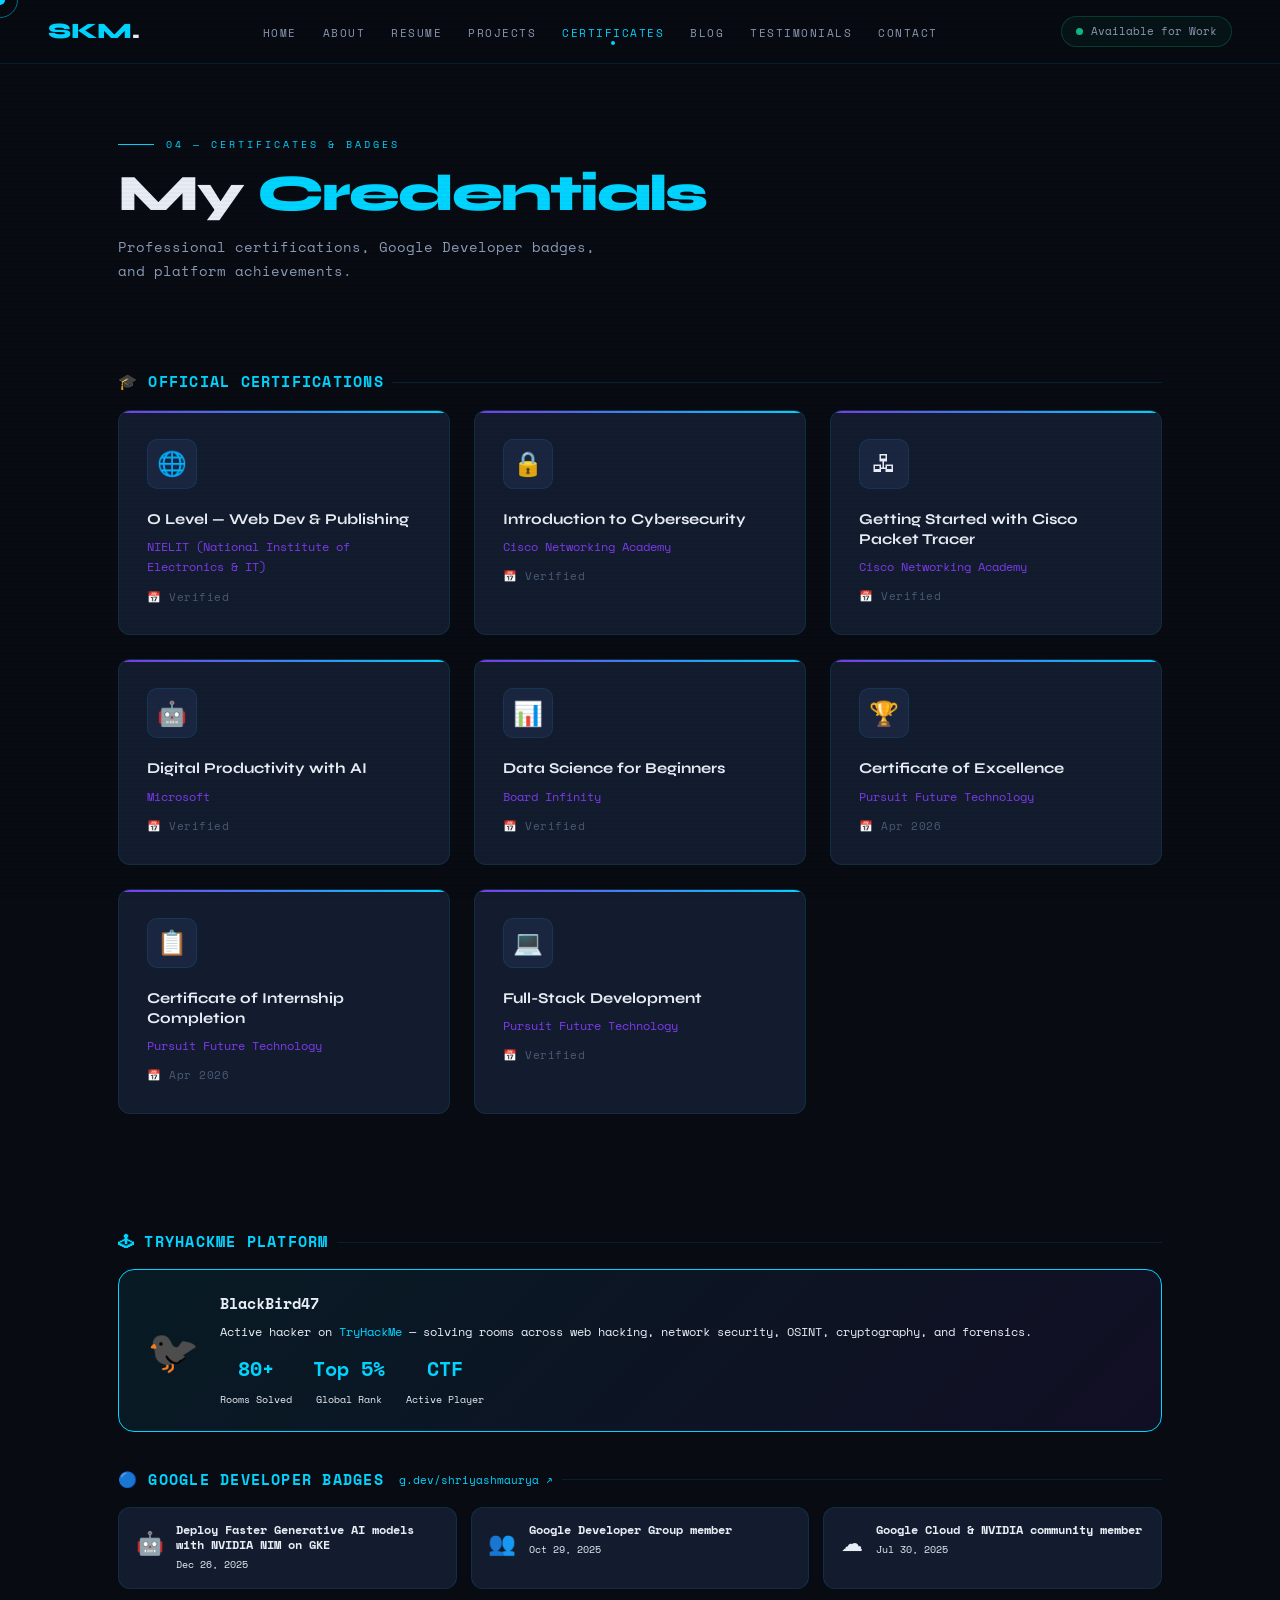
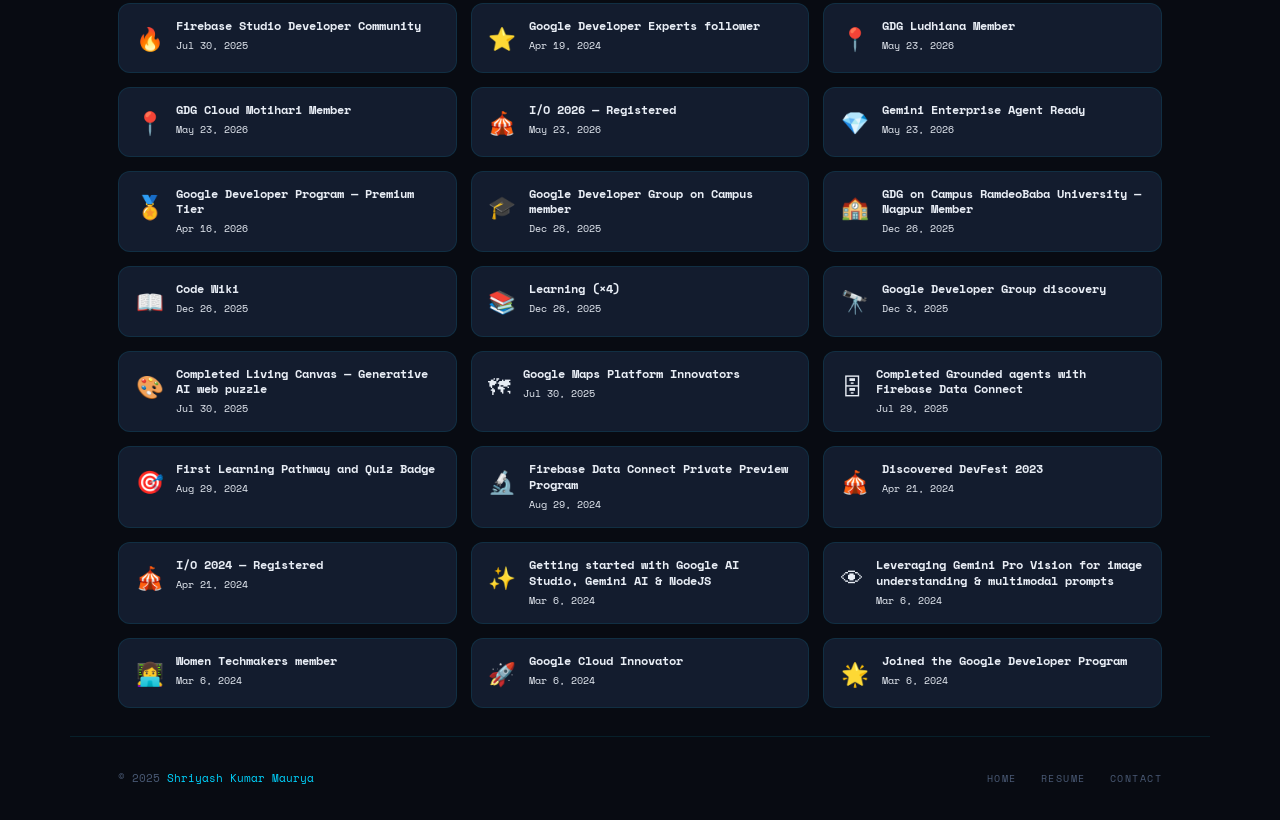
==== pages/certificates.html @ 65aac29c "Initial commit" ====
<!DOCTYPE html>
<html lang="en">
<head>
  <meta charset="UTF-8">
  <meta name="viewport" content="width=device-width, initial-scale=1.0">
  <title>Certificates — Shriyash Kumar Maurya</title>
  <link rel="stylesheet" href="../css/variables.css">
  <link rel="stylesheet" href="../css/layout.css">
  <link rel="stylesheet" href="../css/pages.css">
  <style>
    .certs-section-title {
      font-size: 1.1rem;
      font-weight: 700;
      color: var(--accent);
      margin: 2.5rem 0 1rem;
      letter-spacing: 0.08em;
      text-transform: uppercase;
      display: flex;
      align-items: center;
      gap: 0.6rem;
    }
    .certs-section-title::after {
      content: '';
      flex: 1;
      height: 1px;
      background: var(--border);
    }
    .badges-grid {
      display: grid;
      grid-template-columns: repeat(auto-fill, minmax(260px, 1fr));
      gap: 1rem;
      margin-bottom: 2rem;
    }
    .badge-card {
      background: var(--surface);
      border: 1px solid var(--border);
      border-radius: 12px;
      padding: 1rem 1.2rem;
      display: flex;
      align-items: flex-start;
      gap: 0.9rem;
      transition: border-color 0.2s, transform 0.2s;
    }
    .badge-card:hover { border-color: var(--accent); transform: translateY(-2px); }
    .badge-icon { font-size: 1.6rem; flex-shrink: 0; margin-top: 2px; }
    .badge-info { flex: 1; }
    .badge-name { font-size: 0.85rem; font-weight: 600; color: var(--text); line-height: 1.3; margin-bottom: 0.25rem; }
    .badge-date { font-size: 0.73rem; color: var(--muted); }
    .thm-banner {
      background: linear-gradient(135deg, rgba(0,212,255,0.08), rgba(124,58,237,0.08));
      border: 1px solid var(--accent);
      border-radius: 16px;
      padding: 1.5rem 2rem;
      display: flex;
      align-items: center;
      gap: 1.5rem;
      margin-bottom: 2rem;
      flex-wrap: wrap;
    }
    .thm-icon { font-size: 3rem; }
    .thm-info h3 { margin: 0 0 0.3rem; font-size: 1.1rem; }
    .thm-info p { margin: 0; font-size: 0.85rem; color: var(--muted); }
    .thm-info a { color: var(--accent); text-decoration: none; }
    .thm-info a:hover { text-decoration: underline; }
    .thm-stat { display: flex; gap: 1.5rem; margin-top: 0.75rem; flex-wrap: wrap; }
    .thm-stat-item { text-align: center; }
    .thm-stat-num { font-size: 1.4rem; font-weight: 800; color: var(--accent); display: block; }
    .thm-stat-lbl { font-size: 0.72rem; color: var(--muted); }
  </style>
</head>
<body data-page="certificates">

  <div id="cursor"></div>
  <div id="cursor-ring"></div>

  <nav class="navbar">
    <a class="nav-logo" href="../index.html">SKM<span>.</span></a>
    <ul class="nav-menu" id="nav-menu">
      <li><a href="../index.html"       data-page="home">Home</a></li>
      <li><a href="about.html"          data-page="about">About</a></li>
      <li><a href="resume.html"         data-page="resume">Resume</a></li>
      <li><a href="projects.html"       data-page="projects">Projects</a></li>
      <li><a href="certificates.html"   data-page="certificates">Certificates</a></li>
      <li><a href="blog.html"           data-page="blog">Blog</a></li>
      <li><a href="testimonials.html"   data-page="testimonials">Testimonials</a></li>
      <li><a href="contact.html"        data-page="contact">Contact</a></li>
    </ul>
    <div class="nav-right">
      <div class="nav-status"><div class="status-dot"></div>Available for Work</div>
      <button class="nav-hamburger" id="nav-toggle"><span></span><span></span><span></span></button>
    </div>
  </nav>

  <div class="page-wrapper">
    <div class="container">

      <div class="section-head reveal">
        <div class="section-eyebrow">04 — Certificates & Badges</div>
        <h1 class="section-title">My <em>Credentials</em></h1>
        <p class="section-sub">Professional certifications, Google Developer badges, and platform achievements.</p>
      </div>

      <!-- Official Certifications -->
      <div class="certs-section-title reveal">🎓 Official Certifications</div>
      <div class="certs-grid reveal">

        <div class="cert-card">
          <div class="cert-logo">🌐</div>
          <h3 class="cert-title">O Level — Web Dev & Publishing</h3>
          <div class="cert-issuer">NIELIT (National Institute of Electronics & IT)</div>
          <div class="cert-date">📅 Verified</div>
        </div>

        <div class="cert-card">
          <div class="cert-logo">🔒</div>
          <h3 class="cert-title">Introduction to Cybersecurity</h3>
          <div class="cert-issuer">Cisco Networking Academy</div>
          <div class="cert-date">📅 Verified</div>
        </div>

        <div class="cert-card">
          <div class="cert-logo">🖧</div>
          <h3 class="cert-title">Getting Started with Cisco Packet Tracer</h3>
          <div class="cert-issuer">Cisco Networking Academy</div>
          <div class="cert-date">📅 Verified</div>
        </div>

        <div class="cert-card">
          <div class="cert-logo">🤖</div>
          <h3 class="cert-title">Digital Productivity with AI</h3>
          <div class="cert-issuer">Microsoft</div>
          <div class="cert-date">📅 Verified</div>
        </div>

        <div class="cert-card">
          <div class="cert-logo">📊</div>
          <h3 class="cert-title">Data Science for Beginners</h3>
          <div class="cert-issuer">Board Infinity</div>
          <div class="cert-date">📅 Verified</div>
        </div>

        <div class="cert-card">
          <div class="cert-logo">🏆</div>
          <h3 class="cert-title">Certificate of Excellence</h3>
          <div class="cert-issuer">Pursuit Future Technology</div>
          <div class="cert-date">📅 Apr 2026</div>
        </div>

        <div class="cert-card">
          <div class="cert-logo">📋</div>
          <h3 class="cert-title">Certificate of Internship Completion</h3>
          <div class="cert-issuer">Pursuit Future Technology</div>
          <div class="cert-date">📅 Apr 2026</div>
        </div>

        <div class="cert-card">
          <div class="cert-logo">💻</div>
          <h3 class="cert-title">Full-Stack Development</h3>
          <div class="cert-issuer">Pursuit Future Technology</div>
          <div class="cert-date">📅 Verified</div>
        </div>

      </div>

      <!-- TryHackMe -->
      <div class="certs-section-title reveal">🕹 TryHackMe Platform</div>
      <div class="thm-banner reveal">
        <div class="thm-icon">🐦‍⬛</div>
        <div class="thm-info">
          <h3>BlackBird47</h3>
          <p>Active hacker on <a href="https://tryhackme.com/p/BlackBird47" target="_blank">TryHackMe</a> — solving rooms across web hacking, network security, OSINT, cryptography, and forensics.</p>
          <div class="thm-stat">
            <div class="thm-stat-item"><span class="thm-stat-num">80+</span><span class="thm-stat-lbl">Rooms Solved</span></div>
            <div class="thm-stat-item"><span class="thm-stat-num">Top 5%</span><span class="thm-stat-lbl">Global Rank</span></div>
            <div class="thm-stat-item"><span class="thm-stat-num">CTF</span><span class="thm-stat-lbl">Active Player</span></div>
          </div>
        </div>
      </div>

      <!-- Google Developer Badges -->
      <div class="certs-section-title reveal">🔵 Google Developer Badges
        <a href="https://g.dev/shriyashmaurya" target="_blank" style="font-size:0.8rem;font-weight:500;color:var(--accent);margin-left:0.5rem;text-transform:none;letter-spacing:0;">g.dev/shriyashmaurya ↗</a>
      </div>

      <div class="badges-grid reveal">

        <div class="badge-card">
          <div class="badge-icon">🤖</div>
          <div class="badge-info">
            <div class="badge-name">Deploy Faster Generative AI models with NVIDIA NIM on GKE</div>
            <div class="badge-date">Dec 26, 2025</div>
          </div>
        </div>

        <div class="badge-card">
          <div class="badge-icon">👥</div>
          <div class="badge-info">
            <div class="badge-name">Google Developer Group member</div>
            <div class="badge-date">Oct 29, 2025</div>
          </div>
        </div>

        <div class="badge-card">
          <div class="badge-icon">☁</div>
          <div class="badge-info">
            <div class="badge-name">Google Cloud & NVIDIA community member</div>
            <div class="badge-date">Jul 30, 2025</div>
          </div>
        </div>

        <div class="badge-card">
          <div class="badge-icon">🔥</div>
          <div class="badge-info">
            <div class="badge-name">Firebase Studio Developer Community</div>
            <div class="badge-date">Jul 30, 2025</div>
          </div>
        </div>

        <div class="badge-card">
          <div class="badge-icon">⭐</div>
          <div class="badge-info">
            <div class="badge-name">Google Developer Experts follower</div>
            <div class="badge-date">Apr 19, 2024</div>
          </div>
        </div>

        <div class="badge-card">
          <div class="badge-icon">📍</div>
          <div class="badge-info">
            <div class="badge-name">GDG Ludhiana Member</div>
            <div class="badge-date">May 23, 2026</div>
          </div>
        </div>

        <div class="badge-card">
          <div class="badge-icon">📍</div>
          <div class="badge-info">
            <div class="badge-name">GDG Cloud Motihari Member</div>
            <div class="badge-date">May 23, 2026</div>
          </div>
        </div>

        <div class="badge-card">
          <div class="badge-icon">🎪</div>
          <div class="badge-info">
            <div class="badge-name">I/O 2026 — Registered</div>
            <div class="badge-date">May 23, 2026</div>
          </div>
        </div>

        <div class="badge-card">
          <div class="badge-icon">💎</div>
          <div class="badge-info">
            <div class="badge-name">Gemini Enterprise Agent Ready</div>
            <div class="badge-date">May 23, 2026</div>
          </div>
        </div>

        <div class="badge-card">
          <div class="badge-icon">🏅</div>
          <div class="badge-info">
            <div class="badge-name">Google Developer Program — Premium Tier</div>
            <div class="badge-date">Apr 16, 2026</div>
          </div>
        </div>

        <div class="badge-card">
          <div class="badge-icon">🎓</div>
          <div class="badge-info">
            <div class="badge-name">Google Developer Group on Campus member</div>
            <div class="badge-date">Dec 26, 2025</div>
          </div>
        </div>

        <div class="badge-card">
          <div class="badge-icon">🏫</div>
          <div class="badge-info">
            <div class="badge-name">GDG on Campus RamdeoBaba University — Nagpur Member</div>
            <div class="badge-date">Dec 26, 2025</div>
          </div>
        </div>

        <div class="badge-card">
          <div class="badge-icon">📖</div>
          <div class="badge-info">
            <div class="badge-name">Code Wiki</div>
            <div class="badge-date">Dec 26, 2025</div>
          </div>
        </div>

        <div class="badge-card">
          <div class="badge-icon">📚</div>
          <div class="badge-info">
            <div class="badge-name">Learning (×4)</div>
            <div class="badge-date">Dec 26, 2025</div>
          </div>
        </div>

        <div class="badge-card">
          <div class="badge-icon">🔭</div>
          <div class="badge-info">
            <div class="badge-name">Google Developer Group discovery</div>
            <div class="badge-date">Dec 3, 2025</div>
          </div>
        </div>

        <div class="badge-card">
          <div class="badge-icon">🎨</div>
          <div class="badge-info">
            <div class="badge-name">Completed Living Canvas — Generative AI web puzzle</div>
            <div class="badge-date">Jul 30, 2025</div>
          </div>
        </div>

        <div class="badge-card">
          <div class="badge-icon">🗺</div>
          <div class="badge-info">
            <div class="badge-name">Google Maps Platform Innovators</div>
            <div class="badge-date">Jul 30, 2025</div>
          </div>
        </div>

        <div class="badge-card">
          <div class="badge-icon">🗄</div>
          <div class="badge-info">
            <div class="badge-name">Completed Grounded agents with Firebase Data Connect</div>
            <div class="badge-date">Jul 29, 2025</div>
          </div>
        </div>

        <div class="badge-card">
          <div class="badge-icon">🎯</div>
          <div class="badge-info">
            <div class="badge-name">First Learning Pathway and Quiz Badge</div>
            <div class="badge-date">Aug 29, 2024</div>
          </div>
        </div>

        <div class="badge-card">
          <div class="badge-icon">🔬</div>
          <div class="badge-info">
            <div class="badge-name">Firebase Data Connect Private Preview Program</div>
            <div class="badge-date">Aug 29, 2024</div>
          </div>
        </div>

        <div class="badge-card">
          <div class="badge-icon">🎪</div>
          <div class="badge-info">
            <div class="badge-name">Discovered DevFest 2023</div>
            <div class="badge-date">Apr 21, 2024</div>
          </div>
        </div>

        <div class="badge-card">
          <div class="badge-icon">🎪</div>
          <div class="badge-info">
            <div class="badge-name">I/O 2024 — Registered</div>
            <div class="badge-date">Apr 21, 2024</div>
          </div>
        </div>

        <div class="badge-card">
          <div class="badge-icon">✨</div>
          <div class="badge-info">
            <div class="badge-name">Getting started with Google AI Studio, Gemini AI & NodeJS</div>
            <div class="badge-date">Mar 6, 2024</div>
          </div>
        </div>

        <div class="badge-card">
          <div class="badge-icon">👁</div>
          <div class="badge-info">
            <div class="badge-name">Leveraging Gemini Pro Vision for image understanding & multimodal prompts</div>
            <div class="badge-date">Mar 6, 2024</div>
          </div>
        </div>

        <div class="badge-card">
          <div class="badge-icon">👩‍💻</div>
          <div class="badge-info">
            <div class="badge-name">Women Techmakers member</div>
            <div class="badge-date">Mar 6, 2024</div>
          </div>
        </div>

        <div class="badge-card">
          <div class="badge-icon">🚀</div>
          <div class="badge-info">
            <div class="badge-name">Google Cloud Innovator</div>
            <div class="badge-date">Mar 6, 2024</div>
          </div>
        </div>

        <div class="badge-card">
          <div class="badge-icon">🌟</div>
          <div class="badge-info">
            <div class="badge-name">Joined the Google Developer Program</div>
            <div class="badge-date">Mar 6, 2024</div>
          </div>
        </div>

      </div>

    </div>

    <footer class="site-footer">
      <p class="footer-copy">© 2025 <strong>Shriyash Kumar Maurya</strong></p>
      <nav class="footer-nav">
        <a href="../index.html">Home</a>
        <a href="resume.html">Resume</a>
        <a href="contact.html">Contact</a>
      </nav>
    </footer>
  </div>

  <div id="toast"></div>
  <script src="../js/main.js"></script>
</body>
</html>
---- css/variables.css ----
/* ========================================
   VARIABLES.CSS — Design Tokens & Root
   Shriyash Kumar Maurya Portfolio
   ======================================== */

@import url('https://fonts.googleapis.com/css2?family=Space+Mono:ital,wght@0,400;0,700;1,400&family=Syne:wght@400;600;700;800&display=swap');

:root {
  /* Colors */
  --bg:        #080b12;
  --bg2:       #0d1220;
  --bg3:       #111827;
  --surface:   #131c2e;
  --surface2:  #1a2540;
  --surface3:  #212f4a;

  --accent:    #00d4ff;
  --accent2:   #7c3aed;
  --accent3:   #10b981;
  --accent4:   #f59e0b;
  --danger:    #ff6b6b;

  --text:      #e8edf5;
  --text2:     #8a9ab5;
  --text3:     #4a5a75;
  --text4:     #2a3a55;

  --border:    rgba(0, 212, 255, 0.10);
  --border2:   rgba(0, 212, 255, 0.22);
  --border3:   rgba(0, 212, 255, 0.40);

  --glow-sm:   0 0 20px rgba(0,212,255,0.10);
  --glow:      0 0 40px rgba(0,212,255,0.15);
  --glow-lg:   0 0 80px rgba(0,212,255,0.20);

  /* Typography */
  --font-head: 'Syne', sans-serif;
  --font-mono: 'Space Mono', monospace;

  /* Spacing */
  --nav-h:   64px;
  --radius:  8px;
  --radius2: 12px;

  /* Transitions */
  --t-fast:  0.15s ease;
  --t-med:   0.25s ease;
  --t-slow:  0.5s ease;
}

*, *::before, *::after {
  margin: 0;
  padding: 0;
  box-sizing: border-box;
}

html {
  scroll-behavior: smooth;
  font-size: 14px;
}

body {
  background: var(--bg);
  color: var(--text);
  font-family: var(--font-mono);
  line-height: 1.7;
  overflow-x: hidden;
  cursor: none;
  min-height: 100vh;
}

/* Scanline overlay */
body::after {
  content: '';
  position: fixed;
  inset: 0;
  background: repeating-linear-gradient(
    0deg,
    transparent, transparent 2px,
    rgba(0,0,0,0.025) 2px, rgba(0,0,0,0.025) 4px
  );
  pointer-events: none;
  z-index: 9990;
}

a { text-decoration: none; color: inherit; }
ul, ol { list-style: none; }
button { font-family: var(--font-mono); cursor: none; }
img { max-width: 100%; display: block; }
input, textarea, select { font-family: var(--font-mono); }

::selection {
  background: rgba(0, 212, 255, 0.25);
  color: var(--accent);
}

::-webkit-scrollbar { width: 5px; }
::-webkit-scrollbar-track { background: var(--bg); }
::-webkit-scrollbar-thumb { background: var(--surface2); border-radius: 4px; }
::-webkit-scrollbar-thumb:hover { background: var(--border2); }
---- css/layout.css ----
/* ========================================
   LAYOUT.CSS — Nav, Footer, Shared Layout
   ======================================== */

/* ---- Custom Cursor ---- */
#cursor {
  width: 10px;
  height: 10px;
  background: var(--accent);
  border-radius: 50%;
  position: fixed;
  top: 0; left: 0;
  pointer-events: none;
  z-index: 9999;
  transform: translate(-50%, -50%);
}

#cursor-ring {
  width: 36px;
  height: 36px;
  border: 1.5px solid rgba(0, 212, 255, 0.5);
  border-radius: 50%;
  position: fixed;
  top: 0; left: 0;
  pointer-events: none;
  z-index: 9998;
  transform: translate(-50%, -50%);
  transition: width 0.2s, height 0.2s, border-color 0.2s;
}

#cursor-ring.hover {
  width: 52px;
  height: 52px;
  border-color: var(--accent);
}

/* ---- Navigation ---- */
.navbar {
  position: fixed;
  top: 0; left: 0; right: 0;
  z-index: 500;
  height: var(--nav-h);
  background: rgba(8, 11, 18, 0.88);
  backdrop-filter: blur(24px);
  border-bottom: 1px solid var(--border);
  display: flex;
  align-items: center;
  justify-content: space-between;
  padding: 0 48px;
}

.nav-logo {
  font-family: var(--font-head);
  font-size: 22px;
  font-weight: 800;
  letter-spacing: -0.5px;
  color: var(--accent);
}
.nav-logo span { color: var(--text); }

.nav-menu {
  display: flex;
  align-items: center;
  gap: 2px;
}

.nav-menu a {
  font-size: 11px;
  letter-spacing: 1.5px;
  text-transform: uppercase;
  color: var(--text2);
  padding: 8px 12px;
  border-radius: var(--radius);
  transition: color var(--t-fast), background var(--t-fast);
  position: relative;
  white-space: nowrap;
}
.nav-menu a:hover { color: var(--accent); background: rgba(0,212,255,0.06); }
.nav-menu a.active { color: var(--accent); }
.nav-menu a.active::after {
  content: '';
  position: absolute;
  bottom: 4px; left: 50%;
  transform: translateX(-50%);
  width: 4px; height: 4px;
  border-radius: 50%;
  background: var(--accent);
}

.nav-right {
  display: flex;
  align-items: center;
  gap: 16px;
}

.nav-status {
  display: flex;
  align-items: center;
  gap: 8px;
  font-size: 11px;
  color: var(--text2);
  border: 1px solid rgba(16,185,129,0.25);
  padding: 5px 14px;
  border-radius: 100px;
  background: rgba(16,185,129,0.05);
}

.status-dot {
  width: 7px; height: 7px;
  border-radius: 50%;
  background: var(--accent3);
  animation: statusPulse 2.2s infinite;
}

@keyframes statusPulse {
  0%, 100% { opacity: 1; box-shadow: 0 0 0 0 rgba(16,185,129,0.5); }
  50%       { opacity: 0.8; box-shadow: 0 0 0 5px rgba(16,185,129,0); }
}

.nav-hamburger {
  display: none;
  flex-direction: column;
  gap: 5px;
  cursor: none;
  padding: 6px;
}
.nav-hamburger span {
  display: block;
  width: 22px; height: 1.5px;
  background: var(--text2);
  transition: all var(--t-med);
}

/* ---- Page Wrapper ---- */
.page-wrapper {
  padding-top: var(--nav-h);
  min-height: 100vh;
  position: relative;
  z-index: 1;
}

/* ---- Container ---- */
.container {
  max-width: 1140px;
  margin: 0 auto;
  padding: 0 48px;
}

/* ---- Section Headers ---- */
.section-head {
  padding: 72px 0 52px;
}
.section-eyebrow {
  display: flex;
  align-items: center;
  gap: 12px;
  font-size: 10px;
  letter-spacing: 3px;
  text-transform: uppercase;
  color: var(--accent);
  margin-bottom: 14px;
}
.section-eyebrow::before {
  content: '';
  display: block;
  width: 36px; height: 1px;
  background: var(--accent);
}
.section-title {
  font-family: var(--font-head);
  font-size: clamp(34px, 4vw, 54px);
  font-weight: 800;
  letter-spacing: -2px;
  line-height: 1.05;
  color: var(--text);
}
.section-title em {
  font-style: normal;
  color: var(--accent);
}
.section-sub {
  margin-top: 14px;
  font-size: 14px;
  color: var(--text2);
  max-width: 480px;
}

/* ---- Buttons ---- */
.btn {
  display: inline-flex;
  align-items: center;
  gap: 8px;
  font-family: var(--font-mono);
  font-size: 11px;
  font-weight: 700;
  letter-spacing: 1.5px;
  text-transform: uppercase;
  padding: 13px 26px;
  border-radius: var(--radius);
  border: none;
  cursor: none;
  transition: all var(--t-med);
  white-space: nowrap;
}
.btn-primary {
  background: var(--accent);
  color: #000;
}
.btn-primary:hover {
  background: #33ddff;
  transform: translateY(-2px);
  box-shadow: 0 8px 28px rgba(0,212,255,0.30);
}
.btn-ghost {
  background: transparent;
  color: var(--text);
  border: 1px solid var(--border2);
}
.btn-ghost:hover {
  border-color: var(--accent);
  color: var(--accent);
  background: rgba(0,212,255,0.05);
}
.btn-danger {
  background: transparent;
  color: var(--danger);
  border: 1px solid rgba(255,107,107,0.3);
}
.btn-danger:hover { background: rgba(255,107,107,0.08); }

/* ---- Cards ---- */
.card {
  background: var(--surface);
  border: 1px solid var(--border);
  border-radius: var(--radius2);
  padding: 28px;
  transition: border-color var(--t-med), box-shadow var(--t-med), transform var(--t-med);
}
.card:hover {
  border-color: var(--border2);
  box-shadow: var(--glow-sm);
}
.card-lift:hover {
  transform: translateY(-4px);
  box-shadow: 0 20px 60px rgba(0,212,255,0.10);
}

/* ---- Form Elements ---- */
.form-group { margin-bottom: 18px; }
.form-group label {
  display: block;
  font-size: 10px;
  letter-spacing: 1.5px;
  text-transform: uppercase;
  color: var(--text3);
  margin-bottom: 7px;
}
.form-group input,
.form-group textarea,
.form-group select {
  width: 100%;
  background: var(--bg2);
  border: 1px solid var(--border);
  border-radius: var(--radius);
  padding: 10px 14px;
  color: var(--text);
  font-family: var(--font-mono);
  font-size: 13px;
  outline: none;
  transition: border-color var(--t-fast);
  resize: vertical;
}
.form-group input:focus,
.form-group textarea:focus,
.form-group select:focus { border-color: var(--accent); }
.form-group select option { background: var(--bg2); }
.form-row { display: grid; grid-template-columns: 1fr 1fr; gap: 18px; }

/* ---- Tags & Chips ---- */
.chip {
  display: inline-block;
  font-size: 10px;
  letter-spacing: 0.5px;
  padding: 4px 12px;
  border-radius: 4px;
  border: 1px solid var(--border);
  color: var(--text3);
  background: var(--surface2);
  transition: all var(--t-fast);
}
.chip:hover { border-color: var(--accent); color: var(--accent); }
.chip-purple { border-color: rgba(124,58,237,0.35); color: var(--accent2); background: rgba(124,58,237,0.06); }
.chip-red    { border-color: rgba(255,107,107,0.3); color: var(--danger); background: rgba(255,107,107,0.05); }
.chip-green  { border-color: rgba(16,185,129,0.3); color: var(--accent3); background: rgba(16,185,129,0.05); }
.chip-cyan   { border-color: var(--border2); color: var(--accent); background: rgba(0,212,255,0.05); }

/* ---- Notification Toast ---- */
#toast {
  position: fixed;
  bottom: 32px; right: 32px;
  background: var(--surface);
  border: 1px solid var(--accent3);
  border-radius: var(--radius2);
  padding: 14px 22px;
  font-size: 12px;
  color: var(--text);
  z-index: 9000;
  opacity: 0;
  transform: translateY(12px);
  pointer-events: none;
  transition: all 0.3s;
}
#toast.show { opacity: 1; transform: translateY(0); }
#toast::before { content: '✓  '; color: var(--accent3); }

/* ---- Scroll Reveal ---- */
.reveal {
  opacity: 0;
  transform: translateY(24px);
  transition: opacity 0.6s ease, transform 0.6s ease;
}
.reveal.delay-1 { transition-delay: 0.1s; }
.reveal.delay-2 { transition-delay: 0.2s; }
.reveal.delay-3 { transition-delay: 0.3s; }
.reveal.delay-4 { transition-delay: 0.4s; }
.reveal.visible { opacity: 1; transform: none; }

/* ---- Footer ---- */
.site-footer {
  border-top: 1px solid var(--border);
  padding: 32px 48px;
  display: flex;
  justify-content: space-between;
  align-items: center;
  max-width: 1140px;
  margin: 0 auto;
  position: relative;
  z-index: 1;
}
.footer-copy { font-size: 11px; color: var(--text3); }
.footer-copy strong { color: var(--accent); font-weight: 400; }
.footer-nav { display: flex; gap: 24px; }
.footer-nav a {
  font-size: 10px;
  letter-spacing: 1.5px;
  text-transform: uppercase;
  color: var(--text3);
  transition: color var(--t-fast);
}
.footer-nav a:hover { color: var(--accent); }

/* ---- Responsive ---- */
@media (max-width: 900px) {
  .navbar { padding: 0 24px; }
  .nav-menu { display: none; }
  .nav-menu.open {
    display: flex;
    flex-direction: column;
    position: fixed;
    top: var(--nav-h); left: 0; right: 0;
    background: var(--bg2);
    border-bottom: 1px solid var(--border);
    padding: 16px 24px;
    gap: 4px;
    z-index: 499;
  }
  .nav-hamburger { display: flex; }
  .container { padding: 0 24px; }
  .site-footer { padding: 24px; flex-direction: column; gap: 12px; }
  .form-row { grid-template-columns: 1fr; }
}
---- css/pages.css ----
/* ========================================
   PAGES.CSS — Resume, Projects, Certs,
               Blog, Testimonials, Contact
   ======================================== */

/* ==================
   RESUME PAGE
   ================== */

.resume-download-row {
  margin-bottom: 48px;
  display: flex;
  align-items: center;
  gap: 16px;
}
.download-badge {
  font-size: 11px;
  color: var(--text3);
  padding: 6px 14px;
  border: 1px solid var(--border);
  border-radius: var(--radius);
}

.resume-cols {
  display: grid;
  grid-template-columns: 1fr 1fr;
  gap: 64px;
  padding-bottom: 80px;
}

.resume-section { margin-bottom: 52px; }

.rs-heading {
  font-family: var(--font-head);
  font-size: 12px;
  font-weight: 700;
  letter-spacing: 2.5px;
  text-transform: uppercase;
  color: var(--accent);
  display: flex;
  align-items: center;
  gap: 10px;
  padding-bottom: 14px;
  border-bottom: 1px solid var(--border);
  margin-bottom: 28px;
}
.rs-heading svg {
  width: 15px; height: 15px;
  stroke: var(--accent);
  fill: none;
  stroke-width: 2;
  flex-shrink: 0;
}

/* Timeline entries */
.entry {
  position: relative;
  padding: 0 0 32px 22px;
  border-left: 1px solid var(--border);
}
.entry:last-child { padding-bottom: 0; }
.entry::before {
  content: '';
  position: absolute;
  left: -4px; top: 5px;
  width: 8px; height: 8px;
  border-radius: 50%;
  background: var(--bg);
  border: 2px solid var(--accent);
  transition: background var(--t-fast);
}
.entry:hover::before { background: var(--accent); }

.entry-date  { font-size: 10px; color: var(--accent); letter-spacing: 1.5px; text-transform: uppercase; margin-bottom: 6px; }
.entry-title { font-family: var(--font-head); font-size: 17px; font-weight: 700; color: var(--text); margin-bottom: 4px; }
.entry-org   { font-size: 12px; color: var(--accent2); margin-bottom: 10px; }
.entry-desc  { font-size: 12px; color: var(--text2); line-height: 1.85; }
.entry-chips { display: flex; flex-wrap: wrap; gap: 6px; margin-top: 10px; }

/* Skill cloud */
.skill-cloud-group { margin-bottom: 22px; }
.skill-cloud-label {
  font-size: 10px;
  letter-spacing: 1.5px;
  text-transform: uppercase;
  color: var(--text3);
  margin-bottom: 10px;
}
.chip-cloud { display: flex; flex-wrap: wrap; gap: 7px; }

/* ==================
   PROJECTS PAGE
   ================== */

.projects-filter {
  display: flex;
  gap: 8px;
  flex-wrap: wrap;
  margin-bottom: 40px;
}
.filter-btn {
  font-family: var(--font-mono);
  font-size: 11px;
  letter-spacing: 1px;
  text-transform: uppercase;
  padding: 7px 16px;
  border-radius: var(--radius);
  border: 1px solid var(--border);
  background: transparent;
  color: var(--text3);
  cursor: none;
  transition: all var(--t-fast);
}
.filter-btn:hover,
.filter-btn.active {
  border-color: var(--accent);
  color: var(--accent);
  background: rgba(0,212,255,0.06);
}

.projects-grid {
  display: grid;
  grid-template-columns: repeat(auto-fill, minmax(320px, 1fr));
  gap: 24px;
  padding-bottom: 80px;
}

.project-card {
  background: var(--surface);
  border: 1px solid var(--border);
  border-radius: var(--radius2);
  overflow: hidden;
  position: relative;
  transition: all 0.3s;
  display: flex;
  flex-direction: column;
}
.project-card:hover {
  border-color: var(--border2);
  transform: translateY(-5px);
  box-shadow: 0 24px 64px rgba(0,212,255,0.09);
}

.project-card-top {
  padding: 26px 26px 0;
  display: flex;
  justify-content: space-between;
  align-items: flex-start;
}
.project-icon {
  width: 46px; height: 46px;
  border-radius: 10px;
  display: flex;
  align-items: center;
  justify-content: center;
  font-size: 24px;
  margin-bottom: 18px;
}
.project-links { display: flex; gap: 8px; }
.proj-link {
  width: 32px; height: 32px;
  display: flex; align-items: center; justify-content: center;
  border: 1px solid var(--border);
  border-radius: var(--radius);
  color: var(--text3);
  font-size: 13px;
  transition: all var(--t-fast);
}
.proj-link:hover { border-color: var(--accent); color: var(--accent); }

.project-card-body {
  padding: 0 26px 26px;
  flex: 1;
  display: flex;
  flex-direction: column;
}
.project-title {
  font-family: var(--font-head);
  font-size: 18px;
  font-weight: 700;
  color: var(--text);
  margin-bottom: 10px;
}
.project-desc {
  font-size: 13px;
  color: var(--text2);
  line-height: 1.85;
  flex: 1;
  margin-bottom: 18px;
}
.project-stack { display: flex; flex-wrap: wrap; gap: 6px; }

.featured-label {
  position: absolute;
  top: 0; right: 24px;
  font-size: 9px;
  letter-spacing: 1.5px;
  text-transform: uppercase;
  color: var(--accent);
  background: rgba(0,212,255,0.08);
  border: 1px solid var(--border2);
  border-top: none;
  padding: 5px 12px 6px;
  border-radius: 0 0 6px 6px;
}

/* ==================
   CERTIFICATES PAGE
   ================== */

.certs-grid {
  display: grid;
  grid-template-columns: repeat(auto-fill, minmax(270px, 1fr));
  gap: 24px;
  padding-bottom: 80px;
}

.cert-card {
  background: var(--surface);
  border: 1px solid var(--border);
  border-radius: var(--radius2);
  padding: 28px;
  position: relative;
  overflow: hidden;
  transition: all 0.3s;
}
.cert-card::before {
  content: '';
  position: absolute;
  top: 0; left: 0; right: 0;
  height: 2px;
  background: linear-gradient(90deg, var(--accent2), var(--accent));
}
.cert-card:hover {
  border-color: var(--border2);
  transform: translateY(-4px);
  box-shadow: 0 16px 48px rgba(0,212,255,0.08);
}

.cert-logo {
  width: 50px; height: 50px;
  border-radius: 10px;
  background: var(--surface2);
  border: 1px solid var(--border);
  display: flex; align-items: center; justify-content: center;
  font-size: 24px;
  margin-bottom: 20px;
}
.cert-title {
  font-family: var(--font-head);
  font-size: 15px;
  font-weight: 700;
  color: var(--text);
  margin-bottom: 8px;
  line-height: 1.35;
}
.cert-issuer { font-size: 12px; color: var(--accent2); margin-bottom: 10px; }
.cert-date   { font-size: 11px; color: var(--text3); letter-spacing: 0.5px; }
.cert-id {
  display: inline-block;
  margin-top: 16px;
  font-size: 10px;
  color: var(--accent);
  letter-spacing: 1px;
  padding: 4px 12px;
  border: 1px solid var(--border2);
  border-radius: 3px;
  background: rgba(0,212,255,0.04);
}

/* ==================
   BLOG PAGE
   ================== */

.blog-layout {
  display: grid;
  grid-template-columns: 1fr 360px;
  gap: 64px;
  padding-bottom: 80px;
  align-items: start;
}

.blog-list { display: flex; flex-direction: column; gap: 24px; }

.blog-card {
  background: var(--surface);
  border: 1px solid var(--border);
  border-radius: var(--radius2);
  padding: 28px;
  cursor: none;
  transition: all 0.25s;
}
.blog-card:hover {
  border-color: var(--border2);
  box-shadow: 0 12px 36px rgba(0,212,255,0.07);
}

.blog-meta {
  display: flex;
  align-items: center;
  gap: 12px;
  margin-bottom: 14px;
}
.blog-cat {
  font-size: 10px;
  letter-spacing: 1.2px;
  text-transform: uppercase;
  padding: 4px 12px;
  border-radius: 3px;
  border: 1px solid;
}
.blog-cat.security { color: var(--danger);  border-color: rgba(255,107,107,0.3); background: rgba(255,107,107,0.07); }
.blog-cat.dev      { color: var(--accent);  border-color: var(--border2);        background: rgba(0,212,255,0.06);   }
.blog-cat.tips     { color: var(--accent3); border-color: rgba(16,185,129,0.3);  background: rgba(16,185,129,0.06);  }

.blog-date  { font-size: 11px; color: var(--text3); margin-left: auto; }
.blog-title {
  font-family: var(--font-head);
  font-size: 18px;
  font-weight: 700;
  color: var(--text);
  margin-bottom: 10px;
  line-height: 1.3;
}
.blog-excerpt { font-size: 13px; color: var(--text2); line-height: 1.85; }
.read-link {
  display: inline-flex;
  align-items: center;
  gap: 6px;
  margin-top: 14px;
  font-size: 11px;
  letter-spacing: 1px;
  text-transform: uppercase;
  color: var(--accent);
}

/* Blog sidebar */
.blog-sidebar { display: flex; flex-direction: column; gap: 24px; position: sticky; top: calc(var(--nav-h) + 24px); }

.sidebar-panel {
  background: var(--surface);
  border: 1px solid var(--border2);
  border-radius: var(--radius2);
  padding: 26px;
}
.sidebar-panel h4 {
  font-size: 10px;
  letter-spacing: 2.5px;
  text-transform: uppercase;
  color: var(--accent);
  margin-bottom: 18px;
}

.blog-stats { display: flex; flex-direction: column; gap: 10px; }
.bstat {
  display: flex;
  justify-content: space-between;
  font-size: 12px;
  color: var(--text2);
  padding: 6px 0;
  border-bottom: 1px solid var(--border);
}
.bstat:last-child { border-bottom: none; }
.bstat-count { color: var(--accent); font-weight: 700; }

.sidebar-links { display: flex; flex-direction: column; gap: 10px; }
.sidebar-links a {
  font-size: 12px;
  color: var(--text2);
  transition: color var(--t-fast);
  padding: 6px 0;
  border-bottom: 1px solid var(--border);
  display: flex; align-items: center; gap: 10px;
}
.sidebar-links a:last-child { border-bottom: none; }
.sidebar-links a:hover { color: var(--accent); }

/* ==================
   TESTIMONIALS PAGE
   ================== */

.testimonials-grid {
  display: grid;
  grid-template-columns: repeat(auto-fill, minmax(300px, 1fr));
  gap: 24px;
  margin-bottom: 52px;
}

.t-card {
  background: var(--surface);
  border: 1px solid var(--border);
  border-radius: var(--radius2);
  padding: 28px;
  transition: all 0.25s;
  position: relative;
}
.t-card:hover { border-color: var(--border2); }

.quote-mark {
  font-family: var(--font-head);
  font-size: 64px;
  line-height: 0.7;
  color: var(--accent);
  opacity: 0.25;
  margin-bottom: 16px;
}
.t-text {
  font-size: 13px;
  color: var(--text2);
  line-height: 1.9;
  font-style: italic;
  margin-bottom: 24px;
}
.t-author {
  display: flex;
  align-items: center;
  gap: 12px;
  padding-top: 18px;
  border-top: 1px solid var(--border);
}
.t-avatar {
  width: 42px; height: 42px;
  border-radius: 50%;
  display: flex;
  align-items: center;
  justify-content: center;
  font-family: var(--font-head);
  font-size: 15px;
  font-weight: 800;
  color: #fff;
  flex-shrink: 0;
}
.t-name { font-size: 13px; font-weight: 700; color: var(--text); }
.t-role { font-size: 11px; color: var(--text3); margin-top: 2px; }

.add-t-form {
  background: var(--surface);
  border: 1px solid var(--border2);
  border-radius: var(--radius2);
  padding: 36px;
  margin-bottom: 80px;
}
.add-t-form h3 {
  font-family: var(--font-head);
  font-size: 18px;
  color: var(--text);
  margin-bottom: 28px;
}

/* ==================
   CONTACT PAGE
   ================== */

.contact-layout {
  display: grid;
  grid-template-columns: 1fr 1fr;
  gap: 80px;
  padding-bottom: 80px;
}

.contact-intro p {
  color: var(--text2);
  font-size: 14px;
  line-height: 1.95;
  margin-bottom: 24px;
}

.contact-links { margin-top: 36px; display: flex; flex-direction: column; gap: 14px; }
.clink {
  display: flex;
  align-items: center;
  gap: 16px;
  padding: 16px 20px;
  background: var(--surface);
  border: 1px solid var(--border);
  border-radius: var(--radius2);
  transition: all 0.25s;
}
.clink:hover { border-color: var(--accent); box-shadow: var(--glow-sm); }
.clink-icon {
  width: 42px; height: 42px;
  border-radius: 10px;
  display: flex;
  align-items: center;
  justify-content: center;
  font-size: 18px;
  flex-shrink: 0;
}
.clink-icon.email    { background: rgba(124,58,237,0.14); }
.clink-icon.github   { background: rgba(0,212,255,0.10); }
.clink-icon.linkedin { background: rgba(0,119,181,0.14); }
.clink-icon.phone    { background: rgba(16,185,129,0.12); }
.clink-label { font-size: 10px; letter-spacing: 1.5px; text-transform: uppercase; color: var(--text3); }
.clink-value { font-size: 13px; color: var(--text); }

.contact-form-card {
  background: var(--surface);
  border: 1px solid var(--border);
  border-radius: var(--radius2);
  padding: 36px;
}
.contact-form-card h3 {
  font-family: var(--font-head);
  font-size: 20px;
  color: var(--text);
  margin-bottom: 30px;
}
.btn-send {
  width: 100%;
  padding: 14px;
  background: var(--accent);
  color: #000;
  border: none;
  border-radius: var(--radius);
  cursor: none;
  font-family: var(--font-mono);
  font-size: 12px;
  font-weight: 700;
  letter-spacing: 2px;
  text-transform: uppercase;
  transition: all var(--t-med);
  margin-top: 4px;
}
.btn-send:hover { background: #33ddff; transform: translateY(-1px); box-shadow: 0 8px 24px rgba(0,212,255,0.25); }

/* ---- Responsive ---- */
@media (max-width: 900px) {
  .resume-cols    { grid-template-columns: 1fr; gap: 0; }
  .blog-layout    { grid-template-columns: 1fr; }
  .blog-sidebar   { position: static; }
  .contact-layout { grid-template-columns: 1fr; gap: 40px; }
}
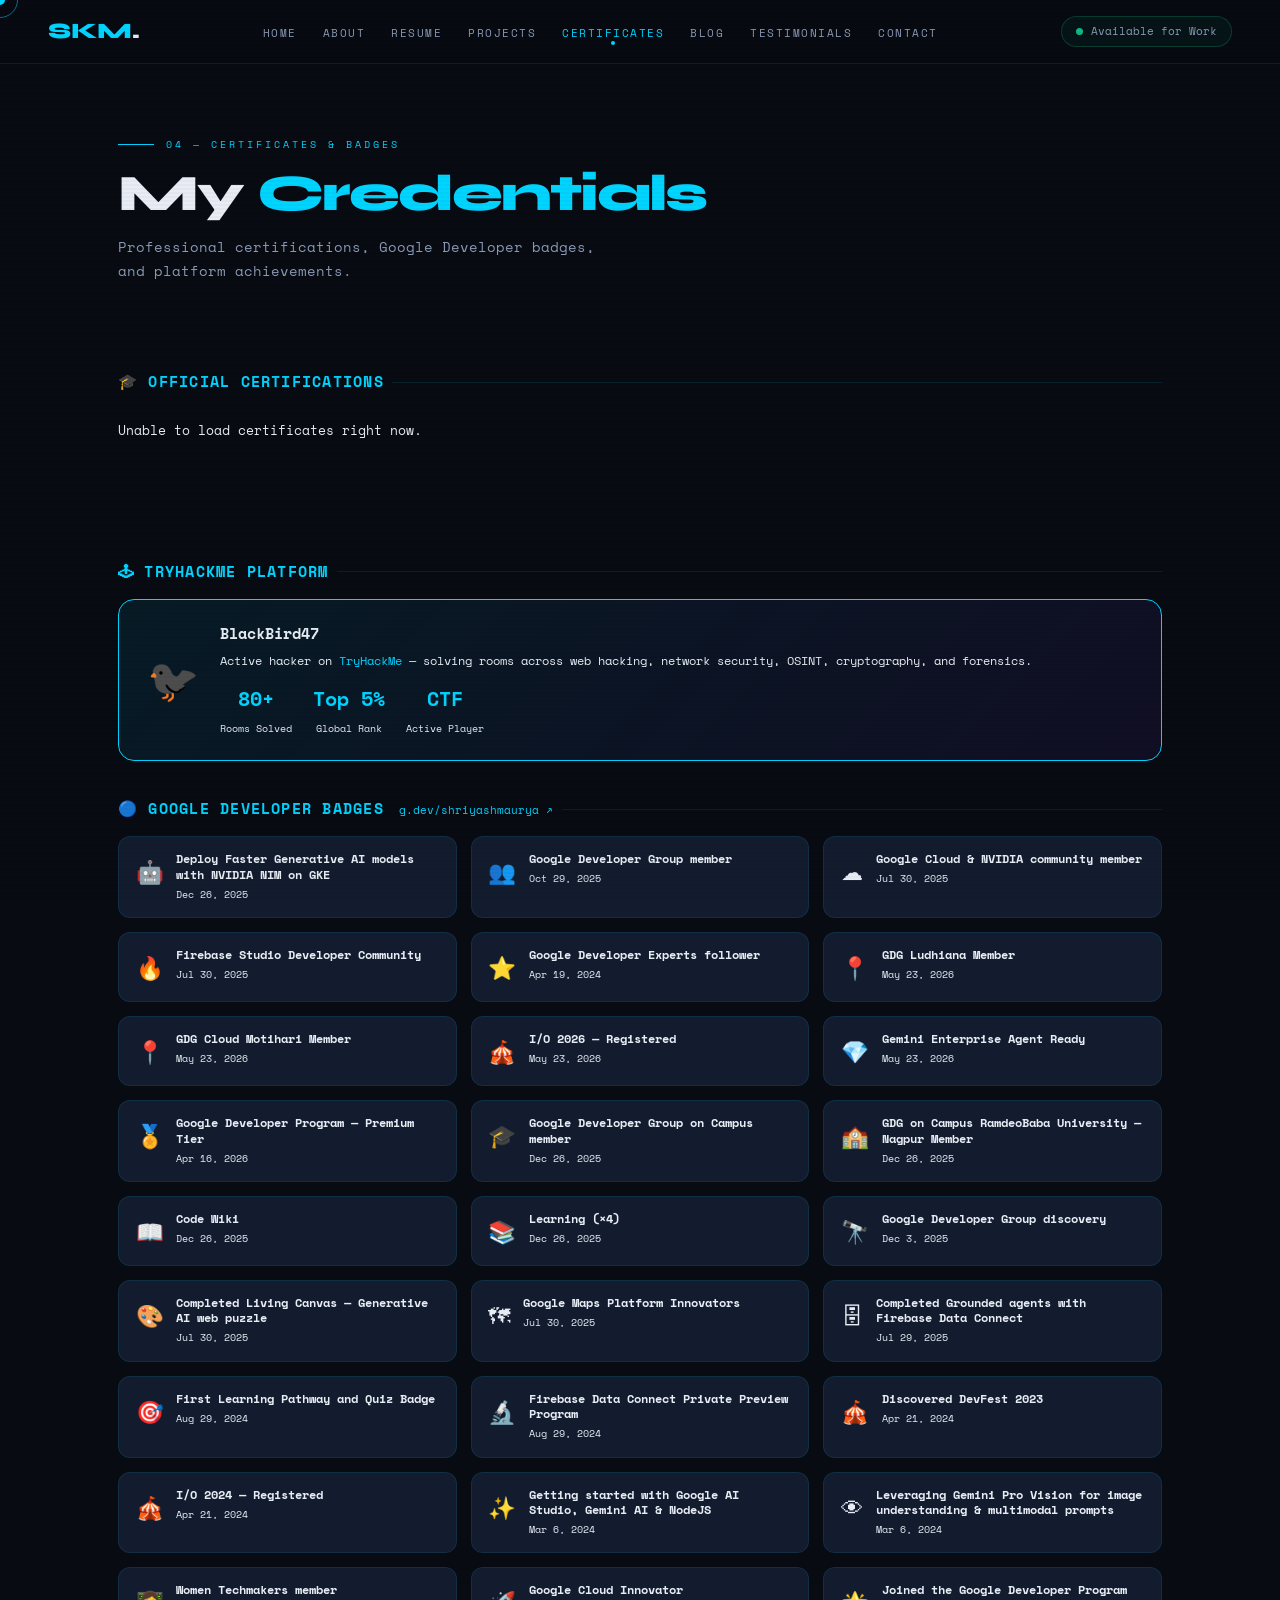
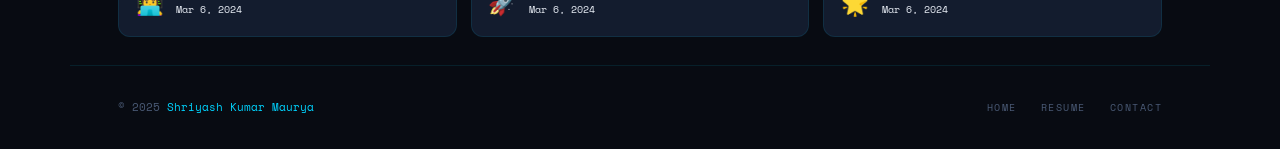
==== commit 1ad8a4a4: "Initial commit" ====
--- a/pages/certificates.html
+++ b/pages/certificates.html
@@ -102,65 +102,7 @@
 
       <!-- Official Certifications -->
       <div class="certs-section-title reveal">🎓 Official Certifications</div>
-      <div class="certs-grid reveal">
-
-        <div class="cert-card">
-          <div class="cert-logo">🌐</div>
-          <h3 class="cert-title">O Level — Web Dev & Publishing</h3>
-          <div class="cert-issuer">NIELIT (National Institute of Electronics & IT)</div>
-          <div class="cert-date">📅 Verified</div>
-        </div>
-
-        <div class="cert-card">
-          <div class="cert-logo">🔒</div>
-          <h3 class="cert-title">Introduction to Cybersecurity</h3>
-          <div class="cert-issuer">Cisco Networking Academy</div>
-          <div class="cert-date">📅 Verified</div>
-        </div>
-
-        <div class="cert-card">
-          <div class="cert-logo">🖧</div>
-          <h3 class="cert-title">Getting Started with Cisco Packet Tracer</h3>
-          <div class="cert-issuer">Cisco Networking Academy</div>
-          <div class="cert-date">📅 Verified</div>
-        </div>
-
-        <div class="cert-card">
-          <div class="cert-logo">🤖</div>
-          <h3 class="cert-title">Digital Productivity with AI</h3>
-          <div class="cert-issuer">Microsoft</div>
-          <div class="cert-date">📅 Verified</div>
-        </div>
-
-        <div class="cert-card">
-          <div class="cert-logo">📊</div>
-          <h3 class="cert-title">Data Science for Beginners</h3>
-          <div class="cert-issuer">Board Infinity</div>
-          <div class="cert-date">📅 Verified</div>
-        </div>
-
-        <div class="cert-card">
-          <div class="cert-logo">🏆</div>
-          <h3 class="cert-title">Certificate of Excellence</h3>
-          <div class="cert-issuer">Pursuit Future Technology</div>
-          <div class="cert-date">📅 Apr 2026</div>
-        </div>
-
-        <div class="cert-card">
-          <div class="cert-logo">📋</div>
-          <h3 class="cert-title">Certificate of Internship Completion</h3>
-          <div class="cert-issuer">Pursuit Future Technology</div>
-          <div class="cert-date">📅 Apr 2026</div>
-        </div>
-
-        <div class="cert-card">
-          <div class="cert-logo">💻</div>
-          <h3 class="cert-title">Full-Stack Development</h3>
-          <div class="cert-issuer">Pursuit Future Technology</div>
-          <div class="cert-date">📅 Verified</div>
-        </div>
-
-      </div>
+      <div id="officialCertificates" class="certs-grid reveal"></div>
 
       <!-- TryHackMe -->
       <div class="certs-section-title reveal">🕹 TryHackMe Platform</div>
@@ -416,5 +358,6 @@
 
   <div id="toast"></div>
   <script src="../js/main.js"></script>
+  <script src="../js/certificates.js"></script>
 </body>
 </html>
--- a/css/pages.css
+++ b/css/pages.css
@@ -2,6 +2,24 @@
    PAGES.CSS — Resume, Projects, Certs,
                Blog, Testimonials, Contact
    ======================================== */
+
+body[data-page="admin-dashboard"],
+body[data-page="admin-login"] {
+  cursor: auto !important;
+}
+
+body[data-page="admin-dashboard"] a,
+body[data-page="admin-dashboard"] button,
+body[data-page="admin-dashboard"] input,
+body[data-page="admin-dashboard"] select,
+body[data-page="admin-dashboard"] textarea,
+body[data-page="admin-login"] a,
+body[data-page="admin-login"] button,
+body[data-page="admin-login"] input,
+body[data-page="admin-login"] select,
+body[data-page="admin-login"] textarea {
+  cursor: pointer !important;
+}
 
 /* ==================
    RESUME PAGE
@@ -92,12 +110,30 @@
    PROJECTS PAGE
    ================== */
 
+.projects-controls,
+.blog-controls {
+  display: flex;
+  align-items: center;
+  justify-content: space-between;
+  gap: 12px;
+  flex-wrap: wrap;
+  margin-bottom: 24px;
+}
+
+.projects-toolbar-right {
+  display: flex;
+  align-items: center;
+  gap: 10px;
+  flex-wrap: wrap;
+}
+
 .projects-filter {
   display: flex;
   gap: 8px;
   flex-wrap: wrap;
-  margin-bottom: 40px;
-}
+  margin-bottom: 0;
+}
+
 .filter-btn {
   font-family: var(--font-mono);
   font-size: 11px;
@@ -116,6 +152,24 @@
   border-color: var(--accent);
   color: var(--accent);
   background: rgba(0,212,255,0.06);
+}
+
+.search-input,
+.filter-select {
+  background: rgba(255, 255, 255, 0.04);
+  border: 1px solid var(--border);
+  border-radius: 10px;
+  color: var(--text);
+  padding: 10px 12px;
+  font-size: 0.9rem;
+  outline: none;
+  min-width: 220px;
+}
+
+.search-input:focus,
+.filter-select:focus {
+  border-color: var(--accent);
+  box-shadow: 0 0 0 1px rgba(0, 212, 255, 0.15);
 }
 
 .projects-grid {
@@ -216,6 +270,10 @@
 }
 
 .cert-card {
+  display: block;
+  color: inherit;
+  text-decoration: none;
+  cursor: pointer;
   background: var(--surface);
   border: 1px solid var(--border);
   border-radius: var(--radius2);
@@ -524,9 +582,156 @@
 .btn-send:hover { background: #33ddff; transform: translateY(-1px); box-shadow: 0 8px 24px rgba(0,212,255,0.25); }
 
 /* ---- Responsive ---- */
+/* ---- Admin Panel Styles ---- */
+.admin-login-shell {
+  min-height: 70vh;
+  display: grid;
+  place-items: center;
+}
+.admin-login-card,
+.admin-card,
+.admin-shell {
+  background: linear-gradient(180deg, rgba(13,16,32,0.92), rgba(6,10,20,0.93));
+  border: 1px solid var(--border);
+  border-radius: 18px;
+  box-shadow: inset 0 1px 0 rgba(255,255,255,0.04);
+}
+.admin-login-card {
+  max-width: 460px;
+  width: 100%;
+  padding: 42px 32px;
+}
+.admin-shell {
+  padding: 32px;
+}
+.admin-panel-head {
+  display: flex;
+  align-items: center;
+  justify-content: space-between;
+  gap: 16px;
+  margin-bottom: 24px;
+}
+.admin-panel-grid {
+  display: grid;
+  grid-template-columns: 1.1fr 0.9fr;
+  gap: 24px;
+}
+.admin-card {
+  padding: 22px;
+}
+.admin-form {
+  display: flex;
+  flex-direction: column;
+  gap: 14px;
+}
+.admin-form label {
+  display: flex;
+  flex-direction: column;
+  gap: 6px;
+  font-size: 0.9rem;
+  color: var(--text2);
+}
+.admin-form input,
+.admin-form textarea,
+.admin-form select {
+  background: rgba(255,255,255,0.06);
+  border: 1px solid var(--border);
+  color: var(--text);
+  border-radius: 10px;
+  padding: 12px 14px;
+  font: inherit;
+}
+.admin-checkbox {
+  flex-direction: row;
+  align-items: center;
+}
+.admin-message {
+  min-height: 24px;
+  margin-top: 10px;
+  font-size: 0.92rem;
+}
+.admin-toolbar {
+  display: flex;
+  gap: 10px;
+  margin-bottom: 12px;
+  flex-wrap: wrap;
+}
+.admin-toolbar input,
+.admin-toolbar select {
+  flex: 1;
+  min-width: 180px;
+}
+.admin-list {
+  display: flex;
+  flex-direction: column;
+  gap: 12px;
+}
+.admin-list-item {
+  display: flex;
+  justify-content: space-between;
+  gap: 12px;
+  align-items: center;
+  background: rgba(255,255,255,0.04);
+  border: 1px solid var(--border);
+  border-radius: 12px;
+  padding: 14px;
+}
+.admin-list-item p {
+  margin: 6px 0 0;
+  color: var(--text2);
+  font-size: 0.9rem;
+}
+.admin-list-actions {
+  display: flex;
+  gap: 8px;
+}
+.admin-list-actions button {
+  background: transparent;
+  border: 1px solid var(--border);
+  color: var(--text);
+  padding: 8px 10px;
+  border-radius: 8px;
+  cursor: pointer;
+}
+.admin-pagination {
+  display: flex;
+  justify-content: flex-end;
+  gap: 8px;
+  flex-wrap: wrap;
+  margin-top: 12px;
+}
+.admin-pagination .page-btn {
+  background: rgba(255,255,255,0.05);
+  border: 1px solid var(--border);
+  color: var(--text);
+  min-width: 36px;
+  height: 36px;
+  border-radius: 8px;
+  cursor: pointer;
+}
+.admin-pagination .page-btn.active {
+  background: var(--accent);
+  color: #071119;
+}
+.btn-delete { color: #ff9a9a !important; }
+
 @media (max-width: 900px) {
   .resume-cols    { grid-template-columns: 1fr; gap: 0; }
   .blog-layout    { grid-template-columns: 1fr; }
   .blog-sidebar   { position: static; }
   .contact-layout { grid-template-columns: 1fr; gap: 40px; }
-}
+  .admin-panel-grid { grid-template-columns: 1fr; }
+  .admin-panel-head { flex-direction: column; align-items: flex-start; }
+  .projects-controls,
+  .blog-controls {
+    align-items: stretch;
+  }
+  .projects-toolbar-right {
+    width: 100%;
+  }
+  .search-input,
+  .filter-select {
+    min-width: 0;
+    width: 100%;
+  }
+}
